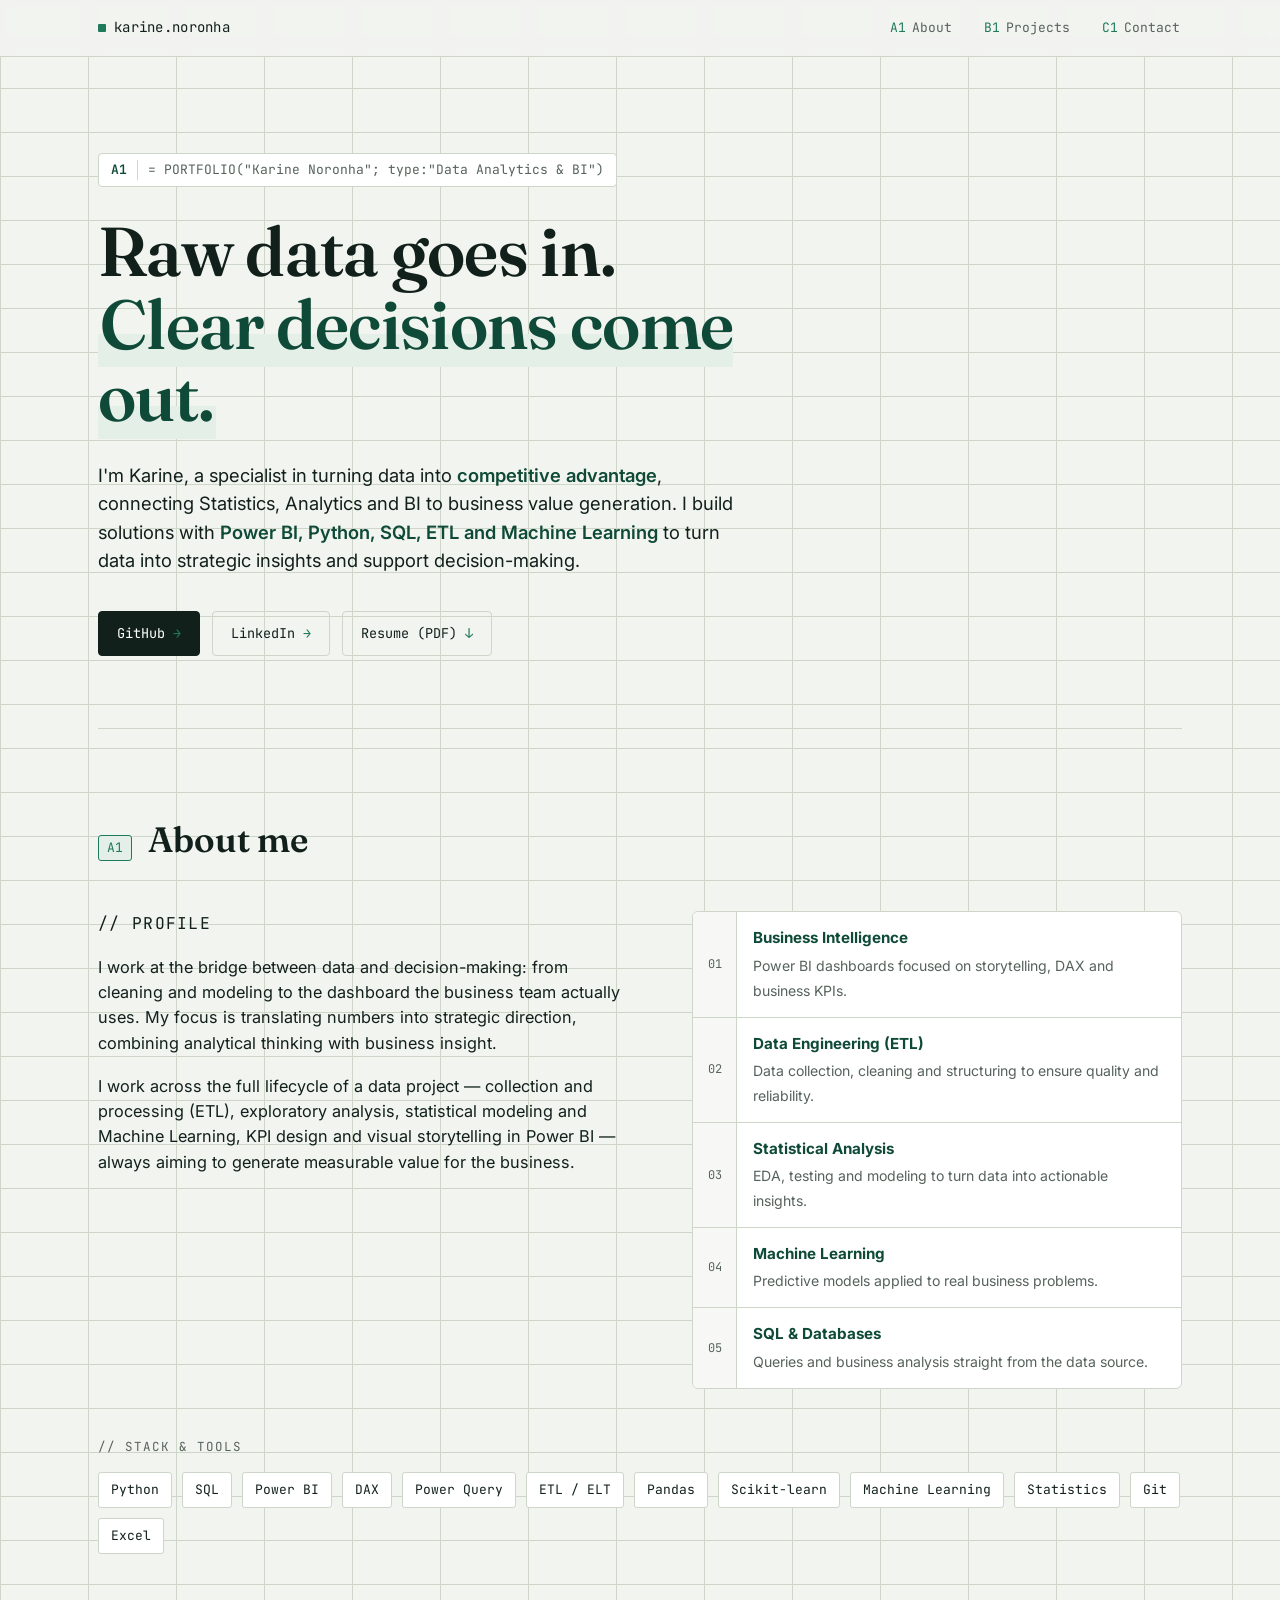
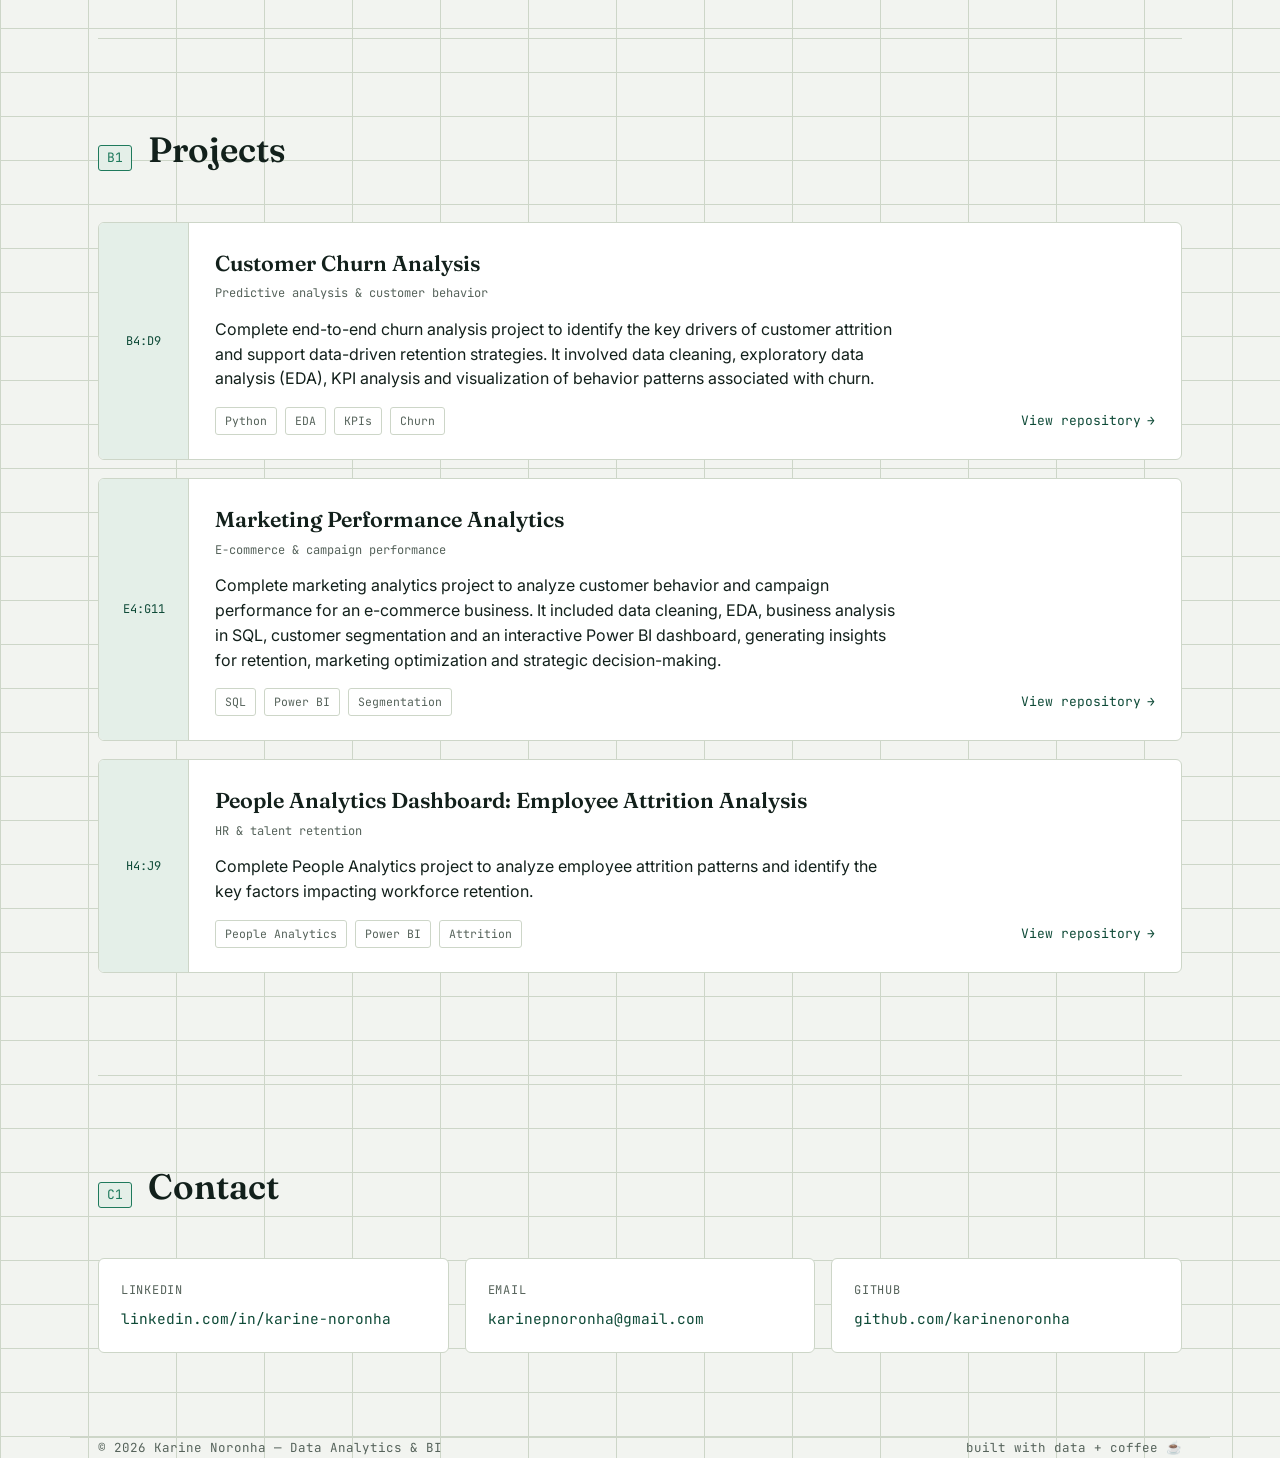
==== index.html @ 6a4ed8bb "Update index.html" ====
<!doctype html>
<html lang="en">
<head>
<meta charset="UTF-8" />
<meta name="viewport" content="width=device-width, initial-scale=1" />
<title>Karine Noronha — Data Analytics &amp; BI</title>
<meta name="description" content="Portfolio of Karine Noronha, data analyst specialized in Power BI, Python, SQL, ETL and Machine Learning." />
<link rel="preconnect" href="https://fonts.googleapis.com">
<link rel="preconnect" href="https://fonts.gstatic.com" crossorigin>
<link href="https://fonts.googleapis.com/css2?family=Fraunces:opsz,wght@9..144,500;9..144,600;9..144,700&family=Inter:wght@400;500;600&family=JetBrains+Mono:wght@400;500;600&display=swap" rel="stylesheet">
<link rel="stylesheet" href="assets/style.css" />
</head>
<body>

<div class="topbar">
  <div class="topbar-inner">
    <div class="brand"><span class="dot"></span>karine.noronha</div>
    <nav class="colheaders">
      <a href="#about"><span class="ref">A1</span>About</a>
      <a href="#projects"><span class="ref">B1</span>Projects</a>
      <a href="#contact"><span class="ref">C1</span>Contact</a>
    </nav>
  </div>
</div>

<main class="wrap">

  <!-- HERO -->
  <section class="hero" style="border-top:none;">
    <div class="formula-bar">
      <span class="cellref">A1</span>
      <span>= PORTFOLIO("Karine Noronha"; type:"Data Analytics &amp; BI")</span>
    </div>
    <h1>Raw data goes in.<br><em>Clear decisions come out.</em></h1>
    <p class="lede">
      I'm Karine, a specialist in turning data into <b>competitive advantage</b>, connecting
      Statistics, Analytics and BI to business value generation. I build solutions with
      <b>Power BI, Python, SQL, ETL and Machine Learning</b> to turn data into
      strategic insights and support decision-making.
    </p>
    <div class="cta-row">
      <a class="btn btn-primary" href="https://github.com/karinenoronha" target="_blank" rel="noopener">
        GitHub <span class="arrow">→</span>
      </a>
      <a class="btn btn-ghost" href="https://www.linkedin.com/in/karine-noronha/" target="_blank" rel="noopener">
        LinkedIn <span class="arrow">→</span>
      </a>
      <a class="btn btn-ghost" href="assets/curriculo-karine-noronha.pdf" download>
        Resume (PDF) <span class="arrow">↓</span>
      </a>
    </div>
  </section>

  <!-- ABOUT -->
  <section id="about">
    <div class="section-head">
      <span class="cellnum">A1</span>
      <h2>About me</h2>
    </div>

    <div class="about-grid">
      <div class="about-text">
        <p class="section-sub">// profile</p>
        <p>
          I work at the bridge between data and decision-making: from cleaning and modeling
          to the dashboard the business team actually uses. My focus is translating numbers
          into strategic direction, combining analytical thinking with business insight.
        </p>
        <p>
          I work across the full lifecycle of a data project — collection and processing (ETL),
          exploratory analysis, statistical modeling and Machine Learning, KPI design and
          visual storytelling in Power BI — always aiming to generate measurable value
          for the business.
        </p>
      </div>

      <div class="skills-table">
        <div class="skills-row">
          <div class="idx">01</div>
          <div class="cell">
            <strong>Business Intelligence</strong>
            <span>Power BI dashboards focused on storytelling, DAX and business KPIs.</span>
          </div>
        </div>
        <div class="skills-row">
          <div class="idx">02</div>
          <div class="cell">
            <strong>Data Engineering (ETL)</strong>
            <span>Data collection, cleaning and structuring to ensure quality and reliability.</span>
          </div>
        </div>
        <div class="skills-row">
          <div class="idx">03</div>
          <div class="cell">
            <strong>Statistical Analysis</strong>
            <span>EDA, testing and modeling to turn data into actionable insights.</span>
          </div>
        </div>
        <div class="skills-row">
          <div class="idx">04</div>
          <div class="cell">
            <strong>Machine Learning</strong>
            <span>Predictive models applied to real business problems.</span>
          </div>
        </div>
        <div class="skills-row">
          <div class="idx">05</div>
          <div class="cell">
            <strong>SQL &amp; Databases</strong>
            <span>Queries and business analysis straight from the data source.</span>
          </div>
        </div>
      </div>
    </div>

    <p class="stack-label">// stack &amp; tools</p>
    <div class="tag-grid">
      <span class="tag">Python</span>
      <span class="tag">SQL</span>
      <span class="tag">Power BI</span>
      <span class="tag">DAX</span>
      <span class="tag">Power Query</span>
      <span class="tag">ETL / ELT</span>
      <span class="tag">Pandas</span>
      <span class="tag">Scikit-learn</span>
      <span class="tag">Machine Learning</span>
      <span class="tag">Statistics</span>
      <span class="tag">Git</span>
      <span class="tag">Excel</span>
    </div>
  </section>

  <!-- PROJECTS -->
  <section id="projects">
    <div class="section-head">
      <span class="cellnum">B1</span>
      <h2>Projects</h2>
    </div>

    <a class="project-row" href="https://github.com/karinenoronha/customer-churn-analysis" target="_blank" rel="noopener">
      <div class="project-range">B4:D9</div>
      <div class="project-body">
        <h3>Customer Churn Analysis</h3>
        <p class="project-kicker">Predictive analysis &amp; customer behavior</p>
        <p class="desc">
          Complete end-to-end churn analysis project to identify the key drivers of
          customer attrition and support data-driven retention strategies.
          It involved data cleaning, exploratory data analysis (EDA), KPI analysis and
          visualization of behavior patterns associated with churn.
        </p>
        <div class="project-foot">
          <div class="tag-row">
            <span class="tag-sm">Python</span>
            <span class="tag-sm">EDA</span>
            <span class="tag-sm">KPIs</span>
            <span class="tag-sm">Churn</span>
          </div>
          <span class="project-link">View repository <span class="arrow">→</span></span>
        </div>
      </div>
    </a>

    <a class="project-row" href="https://github.com/karinenoronha/Marketing-Performance-Analytics" target="_blank" rel="noopener">
      <div class="project-range">E4:G11</div>
      <div class="project-body">
        <h3>Marketing Performance Analytics</h3>
        <p class="project-kicker">E-commerce &amp; campaign performance</p>
        <p class="desc">
          Complete marketing analytics project to analyze customer behavior and
          campaign performance for an e-commerce business. It included data cleaning, EDA,
          business analysis in SQL, customer segmentation and an interactive Power BI dashboard,
          generating insights for retention, marketing optimization and strategic decision-making.
        </p>
        <div class="project-foot">
          <div class="tag-row">
            <span class="tag-sm">SQL</span>
            <span class="tag-sm">Power BI</span>
            <span class="tag-sm">Segmentation</span>
          </div>
          <span class="project-link">View repository <span class="arrow">→</span></span>
        </div>
      </div>
    </a>

    <a class="project-row" href="https://github.com/karinenoronha/People-Analytics" target="_blank" rel="noopener">
      <div class="project-range">H4:J9</div>
      <div class="project-body">
        <h3>People Analytics Dashboard: Employee Attrition Analysis</h3>
        <p class="project-kicker">HR &amp; talent retention</p>
        <p class="desc">
          Complete People Analytics project to analyze employee attrition patterns
          and identify the key factors impacting workforce retention.
        </p>
        <div class="project-foot">
          <div class="tag-row">
            <span class="tag-sm">People Analytics</span>
            <span class="tag-sm">Power BI</span>
            <span class="tag-sm">Attrition</span>
          </div>
          <span class="project-link">View repository <span class="arrow">→</span></span>
        </div>
      </div>
    </a>
  </section>

  <!-- CONTACT -->
  <section id="contact">
    <div class="section-head">
      <span class="cellnum">C1</span>
      <h2>Contact</h2>
    </div>

    <div class="contact-grid">
      <a class="contact-card" href="https://www.linkedin.com/in/karine-noronha/" target="_blank" rel="noopener">
        <span class="label">LinkedIn</span>
        <span class="value">linkedin.com/in/karine-noronha</span>
      </a>
      <a class="contact-card" href="mailto:karinepnoronha@gmail.com">
        <span class="label">Email</span>
        <span class="value">karinepnoronha@gmail.com</span>
      </a>
      <a class="contact-card" href="https://github.com/karinenoronha" target="_blank" rel="noopener">
        <span class="label">GitHub</span>
        <span class="value">github.com/karinenoronha</span>
      </a>
    </div>
  </section>

</main>

<footer class="wrap">
  <span>© <span id="year"></span> Karine Noronha — Data Analytics &amp; BI</span>
  <span>built with data + coffee ☕</span>
</footer>

<script src="assets/script.js"></script>
</body>
</html>
---- assets/style.css ----
/* =========================================================
   Karine Noronha — Portfólio | Data Analytics & BI
   Conceito: "planilha viva" — grade sutil, referências de
   célula (A1, B1, C1...) e verde de "número positivo" como
   assinatura visual, remetendo a Excel / Power BI / SQL.
   ========================================================= */

:root {
  --bg: #f2f4f0;
  --bg-cell: #ffffff;
  --ink: #12201b;
  --muted: #56635b;
  --line: #cdd6c8;
  --accent: #1f7a5c;      /* verde "positivo" */
  --accent-ink: #0e4a37;
  --alert: #c1440e;       /* rust — usado com moderação */
  --accent-soft: #e4efe8;
  --mono: "JetBrains Mono", "IBM Plex Mono", Menlo, Consolas, monospace;
  --serif: "Fraunces", "Iowan Old Style", Georgia, serif;
  --sans: "Inter", -apple-system, "Segoe UI", sans-serif;
  --maxw: 1140px;
}

* { box-sizing: border-box; }

html { scroll-behavior: smooth; }

@media (prefers-reduced-motion: reduce) {
  html { scroll-behavior: auto; }
  * { animation-duration: 0.001ms !important; animation-iteration-count: 1 !important; transition-duration: 0.001ms !important; }
}

body {
  margin: 0;
  background: var(--bg);
  color: var(--ink);
  font-family: var(--sans);
  font-size: 16px;
  line-height: 1.55;
  background-image:
    linear-gradient(var(--line) 1px, transparent 1px),
    linear-gradient(90deg, var(--line) 1px, transparent 1px);
  background-size: 100% 44px, 88px 100%;
  background-attachment: local;
}

a { color: inherit; text-decoration: none; }

::selection { background: var(--accent); color: #fff; }

:focus-visible {
  outline: 2px solid var(--accent-ink);
  outline-offset: 2px;
}

.wrap {
  max-width: var(--maxw);
  margin: 0 auto;
  padding: 0 28px;
}

/* ---------- Header / frozen row ---------- */

.topbar {
  position: sticky;
  top: 0;
  z-index: 50;
  background: rgba(242, 244, 240, 0.92);
  backdrop-filter: blur(6px);
  border-bottom: 1px solid var(--line);
}

.topbar-inner {
  max-width: var(--maxw);
  margin: 0 auto;
  padding: 0 28px;
  display: flex;
  align-items: center;
  justify-content: space-between;
  height: 56px;
}

.brand {
  font-family: var(--mono);
  font-size: 14px;
  letter-spacing: 0.02em;
  display: flex;
  align-items: center;
  gap: 8px;
}

.brand .dot {
  width: 8px; height: 8px;
  background: var(--accent);
  border-radius: 1px;
  display: inline-block;
}

.colheaders {
  display: flex;
  gap: 28px;
  font-family: var(--mono);
  font-size: 13px;
  color: var(--muted);
}

.colheaders a {
  position: relative;
  padding: 4px 2px;
  transition: color 0.15s ease;
}
.colheaders a:hover, .colheaders a:focus-visible { color: var(--accent-ink); }
.colheaders a .ref { color: var(--accent); margin-right: 6px; }

/* ---------- Hero ---------- */

.hero {
  padding: 96px 0 72px;
}

.formula-bar {
  display: inline-flex;
  align-items: center;
  gap: 10px;
  font-family: var(--mono);
  font-size: 13px;
  color: var(--muted);
  border: 1px solid var(--line);
  background: var(--bg-cell);
  padding: 6px 12px;
  border-radius: 4px;
  margin-bottom: 28px;
}
.formula-bar .cellref {
  color: var(--accent-ink);
  font-weight: 600;
  border-right: 1px solid var(--line);
  padding-right: 10px;
}

.hero h1 {
  font-family: var(--serif);
  font-weight: 600;
  font-size: clamp(2.4rem, 5.4vw, 4.4rem);
  line-height: 1.05;
  letter-spacing: -0.01em;
  margin: 0 0 28px;
  max-width: 16ch;
}

.hero h1 em {
  font-style: normal;
  color: var(--accent-ink);
  background: linear-gradient(transparent 62%, var(--accent-soft) 62%);
  padding: 0 2px;
}

.hero p.lede {
  font-size: 1.15rem;
  color: var(--ink);
  max-width: 640px;
  margin: 0 0 36px;
}

.hero p.lede b { color: var(--accent-ink); font-weight: 600; }

.cta-row {
  display: flex;
  flex-wrap: wrap;
  gap: 12px;
}

.btn {
  font-family: var(--mono);
  font-size: 13.5px;
  display: inline-flex;
  align-items: center;
  gap: 8px;
  padding: 11px 18px;
  border-radius: 4px;
  border: 1px solid var(--ink);
  transition: transform 0.12s ease, background 0.15s ease, color 0.15s ease;
}

.btn:hover, .btn:focus-visible { transform: translateY(-1px); }

.btn-primary {
  background: var(--ink);
  color: #fff;
}
.btn-primary:hover { background: var(--accent-ink); border-color: var(--accent-ink); }

.btn-ghost {
  background: transparent;
  color: var(--ink);
  border-color: var(--line);
}
.btn-ghost:hover { border-color: var(--ink); background: var(--bg-cell); }

.btn .arrow { color: var(--accent); }

/* ---------- Section shell ---------- */

section {
  padding: 84px 0;
  border-top: 1px solid var(--line);
}

.section-head {
  display: flex;
  align-items: baseline;
  gap: 16px;
  margin-bottom: 44px;
}

.cellnum {
  font-family: var(--mono);
  font-size: 13px;
  color: var(--accent);
  background: var(--accent-soft);
  border: 1px solid var(--accent);
  padding: 2px 8px;
  border-radius: 3px;
  white-space: nowrap;
}

.section-head h2 {
  font-family: var(--serif);
  font-size: clamp(1.6rem, 3vw, 2.2rem);
  margin: 0;
  font-weight: 600;
}

.section-sub {
  font-family: var(--mono);
  font-size: 12.5px;
  color: var(--muted);
  text-transform: uppercase;
  letter-spacing: 0.08em;
  margin: 0 0 10px;
}

/* ---------- Sobre / competências ---------- */

.about-grid {
  display: grid;
  grid-template-columns: 1.1fr 1fr;
  gap: 56px;
  align-items: start;
}

.about-text p { color: var(--ink); font-size: 1.02rem; margin: 0 0 18px; }
.about-text p:last-child { margin-bottom: 0; }

.skills-table {
  border: 1px solid var(--line);
  border-radius: 6px;
  overflow: hidden;
  background: var(--bg-cell);
}

.skills-row {
  display: grid;
  grid-template-columns: 44px 1fr;
  border-bottom: 1px solid var(--line);
}
.skills-row:last-child { border-bottom: none; }

.skills-row .idx {
  font-family: var(--mono);
  font-size: 12px;
  color: var(--muted);
  background: #f7f8f5;
  border-right: 1px solid var(--line);
  display: flex;
  align-items: center;
  justify-content: center;
}

.skills-row .cell {
  padding: 14px 16px;
}

.skills-row .cell strong {
  display: block;
  font-size: 0.95rem;
  color: var(--accent-ink);
  margin-bottom: 3px;
}

.skills-row .cell span {
  font-size: 0.88rem;
  color: var(--muted);
}

.skills-row:hover { background: var(--accent-soft); }

/* ---------- Stack tags ---------- */

.stack-label {
  font-family: var(--mono);
  font-size: 12.5px;
  color: var(--muted);
  text-transform: uppercase;
  letter-spacing: 0.08em;
  margin: 48px 0 16px;
}

.tag-grid {
  display: flex;
  flex-wrap: wrap;
  gap: 10px;
}

.tag {
  font-family: var(--mono);
  font-size: 13px;
  padding: 7px 12px;
  border: 1px solid var(--line);
  border-radius: 3px;
  background: var(--bg-cell);
  color: var(--ink);
}

/* ---------- Projetos ---------- */

.project-row {
  display: grid;
  grid-template-columns: 90px 1fr;
  border: 1px solid var(--line);
  background: var(--bg-cell);
  border-radius: 6px;
  margin-bottom: 18px;
  overflow: hidden;
  transition: border-color 0.15s ease, box-shadow 0.15s ease;
}

.project-row:hover, .project-row:focus-within {
  border-color: var(--accent);
  box-shadow: 0 4px 18px rgba(31, 122, 92, 0.12);
}

.project-range {
  font-family: var(--mono);
  font-size: 12px;
  color: var(--accent-ink);
  background: var(--accent-soft);
  border-right: 1px solid var(--line);
  display: flex;
  align-items: center;
  justify-content: center;
  text-align: center;
  padding: 12px 6px;
}

.project-body {
  padding: 24px 26px;
}

.project-body h3 {
  font-family: var(--serif);
  font-size: 1.35rem;
  margin: 0 0 4px;
  font-weight: 600;
}

.project-kicker {
  font-family: var(--mono);
  font-size: 12px;
  color: var(--muted);
  margin: 0 0 14px;
}

.project-body p.desc {
  margin: 0 0 16px;
  color: var(--ink);
  max-width: 68ch;
}

.project-foot {
  display: flex;
  align-items: center;
  justify-content: space-between;
  flex-wrap: wrap;
  gap: 12px;
}

.tag-row {
  display: flex;
  gap: 8px;
  flex-wrap: wrap;
}

.tag-sm {
  font-family: var(--mono);
  font-size: 11.5px;
  padding: 4px 9px;
  border: 1px solid var(--line);
  border-radius: 3px;
  color: var(--muted);
}

.project-link {
  font-family: var(--mono);
  font-size: 13px;
  color: var(--accent-ink);
  display: inline-flex;
  align-items: center;
  gap: 6px;
  white-space: nowrap;
}
.project-link .arrow { transition: transform 0.15s ease; }
.project-row:hover .project-link .arrow { transform: translateX(3px); }

/* ---------- Contato ---------- */

.contact-grid {
  display: grid;
  grid-template-columns: repeat(3, 1fr);
  gap: 16px;
}

.contact-card {
  border: 1px solid var(--line);
  background: var(--bg-cell);
  border-radius: 6px;
  padding: 22px;
  display: flex;
  flex-direction: column;
  gap: 8px;
  transition: border-color 0.15s ease, transform 0.15s ease;
}

.contact-card:hover { border-color: var(--accent); transform: translateY(-2px); }

.contact-card .label {
  font-family: var(--mono);
  font-size: 12px;
  color: var(--muted);
  text-transform: uppercase;
  letter-spacing: 0.06em;
}

.contact-card .value {
  font-family: var(--mono);
  font-size: 14.5px;
  color: var(--accent-ink);
  word-break: break-word;
}

/* ---------- Footer ---------- */

footer {
  padding: 32px 0 48px;
  border-top: 1px solid var(--line);
  display: flex;
  justify-content: space-between;
  align-items: center;
  flex-wrap: wrap;
  gap: 12px;
  font-family: var(--mono);
  font-size: 12.5px;
  color: var(--muted);
}

/* ---------- Responsive ---------- */

@media (max-width: 860px) {
  .about-grid { grid-template-columns: 1fr; gap: 36px; }
  .contact-grid { grid-template-columns: 1fr; }
  .colheaders { gap: 16px; }
  .project-row { grid-template-columns: 56px 1fr; }
  .hero { padding: 72px 0 56px; }
}

@media (max-width: 560px) {
  .colheaders { display: none; }
  section { padding: 56px 0; }
  .project-range { font-size: 10px; }
}
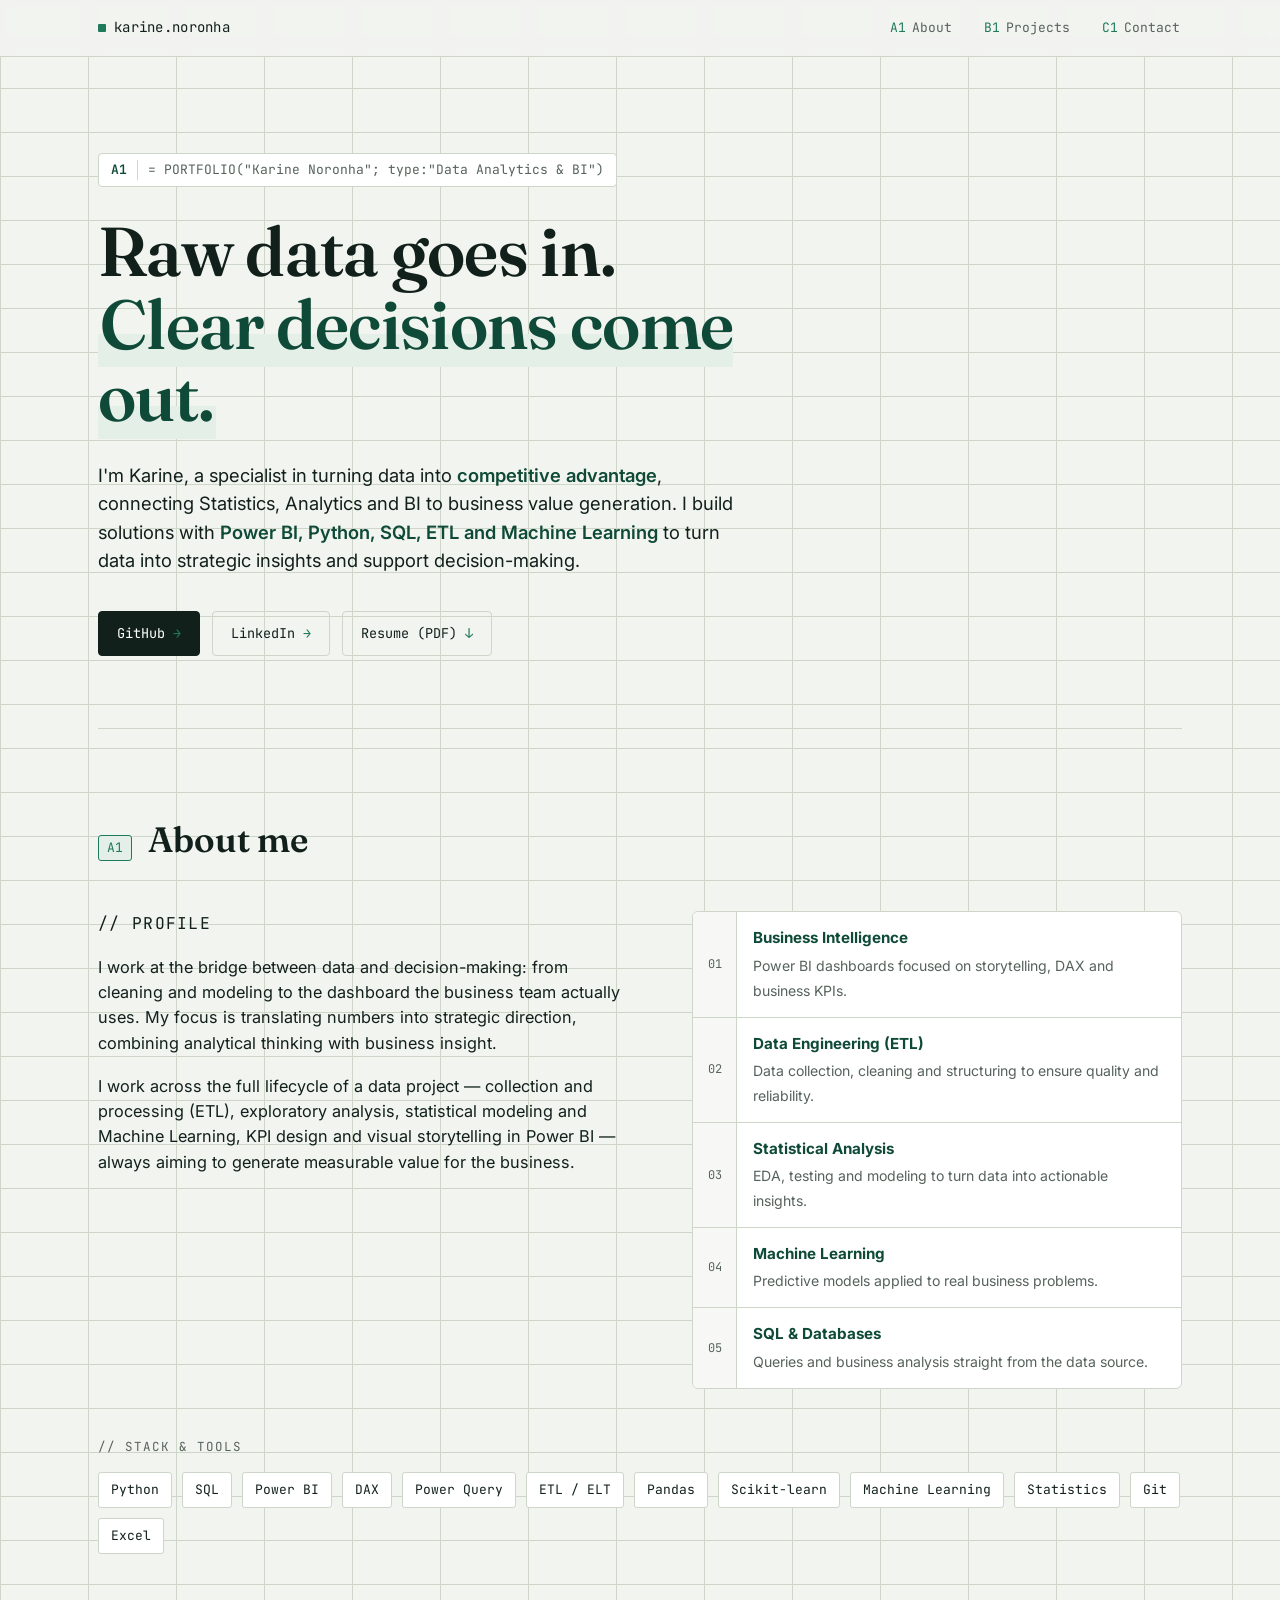
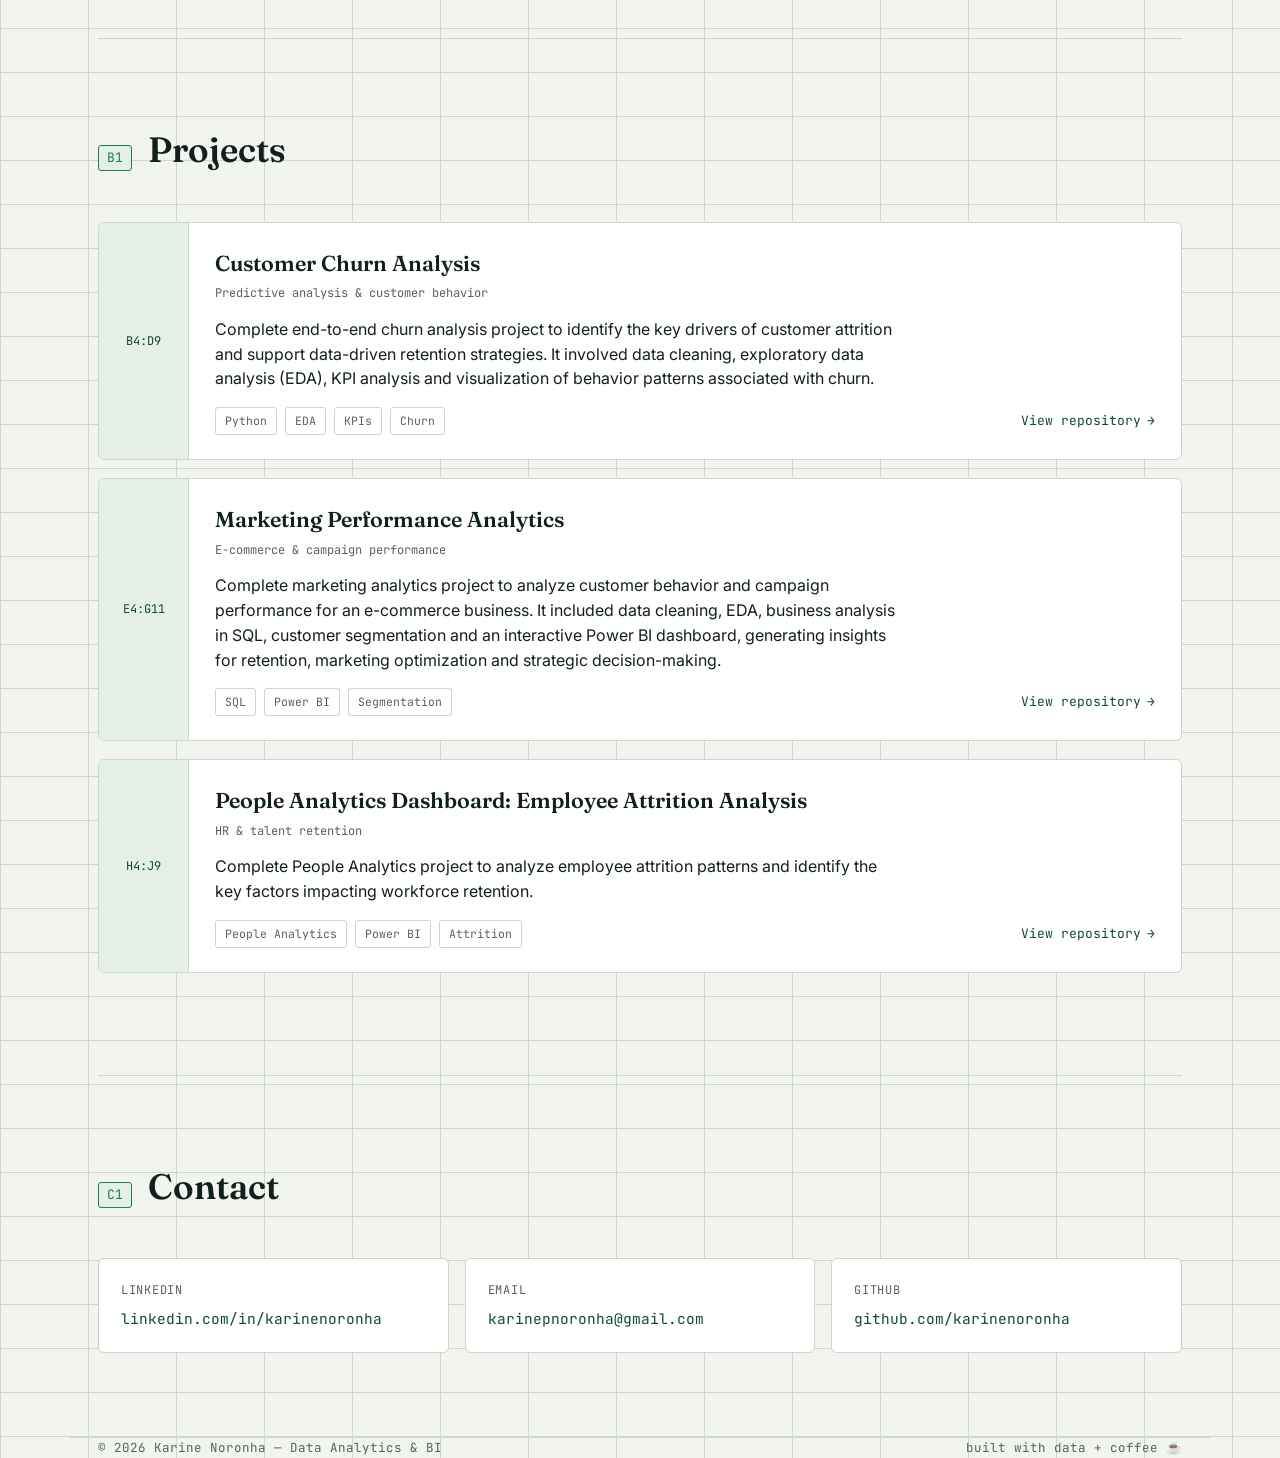
==== commit 8841fb1d: "Update index.html" ====
--- a/index.html
+++ b/index.html
@@ -42,7 +42,7 @@
       <a class="btn btn-primary" href="https://github.com/karinenoronha" target="_blank" rel="noopener">
         GitHub <span class="arrow">→</span>
       </a>
-      <a class="btn btn-ghost" href="https://www.linkedin.com/in/karine-noronha/" target="_blank" rel="noopener">
+      <a class="btn btn-ghost" href="https://www.linkedin.com/in/karinenoronha/" target="_blank" rel="noopener">
         LinkedIn <span class="arrow">→</span>
       </a>
       <a class="btn btn-ghost" href="assets/curriculo-karine-noronha.pdf" download>
@@ -213,7 +213,7 @@
     <div class="contact-grid">
       <a class="contact-card" href="https://www.linkedin.com/in/karine-noronha/" target="_blank" rel="noopener">
         <span class="label">LinkedIn</span>
-        <span class="value">linkedin.com/in/karine-noronha</span>
+        <span class="value">linkedin.com/in/karinenoronha</span>
       </a>
       <a class="contact-card" href="mailto:karinepnoronha@gmail.com">
         <span class="label">Email</span>
